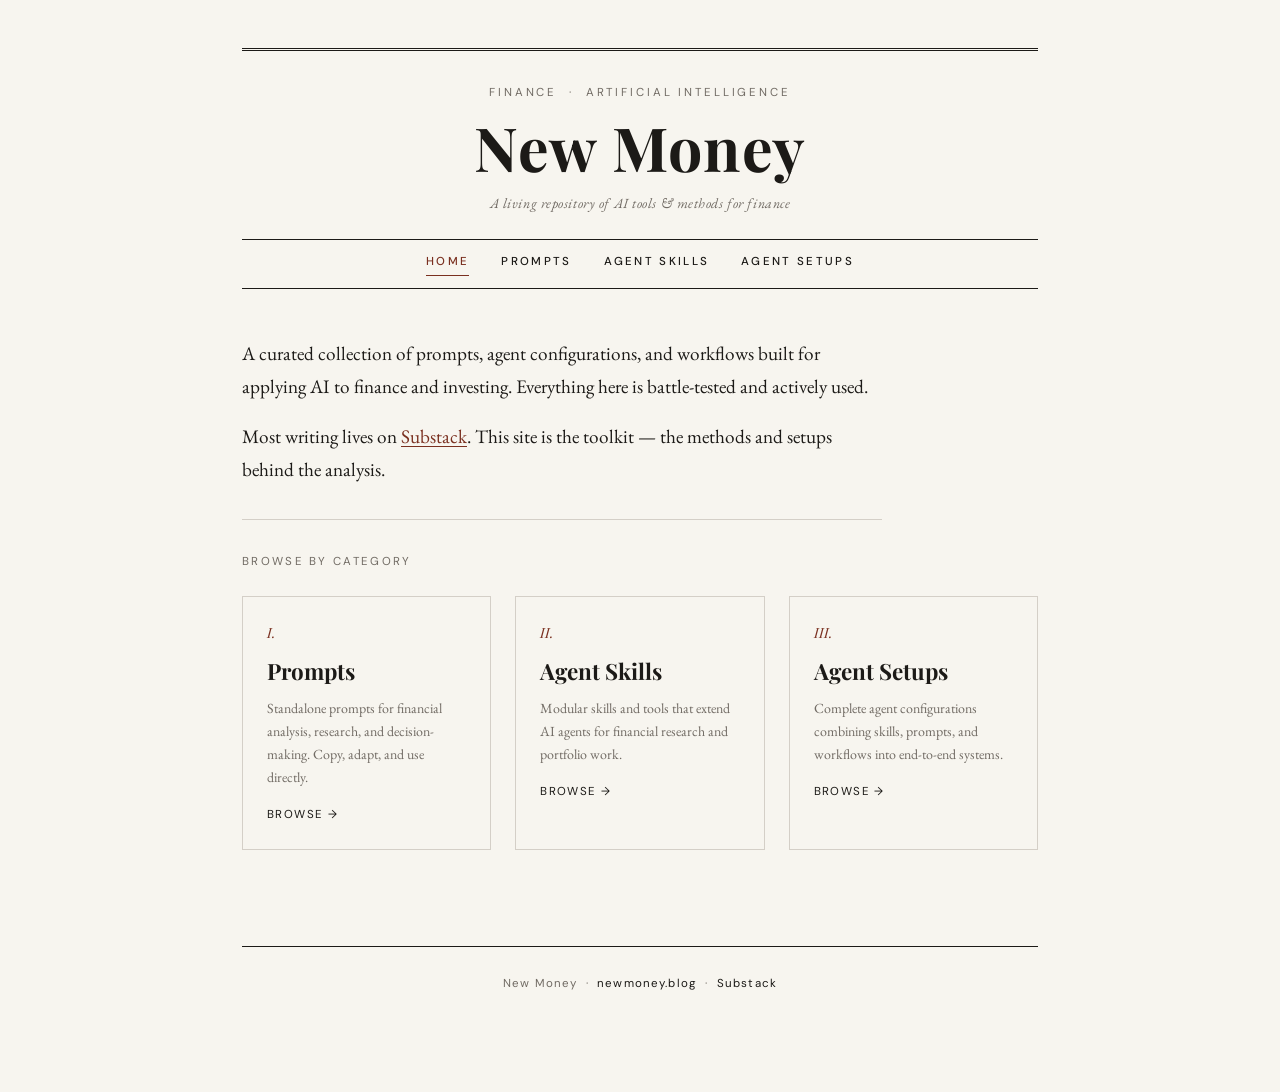
==== index.html @ cdaa5916 "Build multi-page site with design system - Replace single-tool page with full site: home, prompts, a" ====
<!doctype html>
<html lang="en">
<head>
  <meta charset="UTF-8" />
  <meta name="viewport" content="width=device-width, initial-scale=1.0" />
  <title>New Money — Finance AI Repository</title>
  <link href="https://fonts.googleapis.com/css2?family=Playfair+Display:ital,wght@0,700;1,400&family=EB+Garamond:ital,wght@0,400;0,500;1,400&family=DM+Sans:wght@400;500&family=JetBrains+Mono:wght@400&display=swap" rel="stylesheet" />
  <link rel="stylesheet" href="css/design-system.css" />
</head>
<body>
  <div class="page">

    <!-- MASTHEAD -->
    <header>
      <div class="masthead">
        <div class="masthead-eyebrow">Finance &nbsp;·&nbsp; Artificial Intelligence</div>
        <h1 class="masthead-title"><a href="index.html">New Money</a></h1>
        <p class="masthead-tagline">A living repository of AI tools &amp; methods for finance</p>
      </div>
      <nav class="site-nav">
        <a href="index.html" class="active">Home</a>
        <a href="prompts.html">Prompts</a>
        <a href="agent-skills.html">Agent Skills</a>
        <a href="agent-setups.html">Agent Setups</a>
      </nav>
    </header>

    <!-- INTRO -->
    <section class="intro">
      <p>A curated collection of prompts, agent configurations, and workflows built for applying AI to finance and investing. Everything here is battle-tested and actively used.</p>
      <p>Most writing lives on <a href="#" style="color: var(--color-accent); text-decoration: underline; text-underline-offset: 3px;">Substack</a>. This site is the toolkit — the methods and setups behind the analysis.</p>
    </section>

    <!-- CATEGORIES -->
    <div class="eyebrow">Browse by category</div>
    <div class="category-grid">

      <a href="prompts.html" class="category-card">
        <div class="category-card-num">I.</div>
        <div class="category-card-title">Prompts</div>
        <div class="category-card-desc">Standalone prompts for financial analysis, research, and decision-making. Copy, adapt, and use directly.</div>
        <div class="category-card-link">Browse &rarr;</div>
      </a>

      <a href="agent-skills.html" class="category-card">
        <div class="category-card-num">II.</div>
        <div class="category-card-title">Agent Skills</div>
        <div class="category-card-desc">Modular skills and tools that extend AI agents for financial research and portfolio work.</div>
        <div class="category-card-link">Browse &rarr;</div>
      </a>

      <a href="agent-setups.html" class="category-card">
        <div class="category-card-num">III.</div>
        <div class="category-card-title">Agent Setups</div>
        <div class="category-card-desc">Complete agent configurations combining skills, prompts, and workflows into end-to-end systems.</div>
        <div class="category-card-link">Browse &rarr;</div>
      </a>

    </div>

    <!-- FOOTER -->
    <footer class="site-footer">
      <p>
        New Money &nbsp;&middot;&nbsp;
        <a href="#">newmoney.blog</a> &nbsp;&middot;&nbsp;
        <a href="#">Substack</a>
      </p>
    </footer>

  </div>
</body>
</html>
---- css/design-system.css ----
/* ================================================================
   DESIGN SYSTEM — css/design-system.css
   New Money · Finance AI Repository
   ================================================================

   YOUR CONTROL PANEL. Change variables here and they update
   across every page of the site automatically.

   QUICK CUSTOMIZATION:
     Font:             edit --font-display, --font-body, --font-mono
     Accent colour:    edit --color-accent
     Background:       edit --color-bg
     Text colour:      edit --color-text
     Max page width:   edit --max-width

   CHANGING FONTS: update the variable below AND the Google Fonts
   <link> URL in each HTML file's <head> to load the new typeface.
   ================================================================ */


/* ────────────────────────────────────────────────────────────────
   VARIABLES
──────────────────────────────────────────────────────────────── */
:root {

  /* FONTS */
  --font-display: "Playfair Display", Georgia, serif;
  --font-body:    "EB Garamond", Georgia, serif;
  --font-mono:    "JetBrains Mono", "Courier New", monospace;
  --font-ui:      "DM Sans", system-ui, sans-serif;

  /* COLORS
     Warm, neoclassical palette. Off-white like aged newsprint,
     near-black text, deep brick-red accent. */
  --color-bg:           #f7f5ef;  /* page background — warm off-white */
  --color-surface:      #ffffff;  /* pure white (cards, inset areas)  */
  --color-text:         #1c1a17;  /* main text — warm near-black      */
  --color-muted:        #716b64;  /* secondary text, captions         */
  --color-faint:        #a09890;  /* very light — dates, metadata     */
  --color-accent:       #7a3020;  /* brick red — editorial accent     */
  --color-border:       #d4cfc7;  /* light ruled lines                */
  --color-border-mid:   #b0a89e;  /* medium ruled lines               */

  /* TYPOGRAPHY SCALE */
  --text-xs:   0.72rem;    /* labels, tags, fine print  */
  --text-sm:   0.875rem;   /* captions, metadata        */
  --text-base: 1.0625rem;  /* body text (~17px)         */
  --text-lg:   1.2rem;     /* slightly large body       */
  --text-xl:   1.4rem;     /* sub-headings              */
  --text-2xl:  1.85rem;    /* section headings          */
  --text-3xl:  2.6rem;     /* page titles               */
  --text-4xl:  3.8rem;     /* masthead / display text   */

  /* SPACING */
  --space-1:  0.25rem;
  --space-2:  0.5rem;
  --space-3:  0.75rem;
  --space-4:  1rem;
  --space-6:  1.5rem;
  --space-8:  2rem;
  --space-12: 3rem;
  --space-16: 4rem;
  --space-24: 6rem;

  /* LAYOUT */
  --max-width:    860px;
  --page-pad-x:   2rem;
  --page-pad-top: 3rem;
  --page-pad-bot: 6rem;
}


/* ────────────────────────────────────────────────────────────────
   RESET & BASE
──────────────────────────────────────────────────────────────── */
*, *::before, *::after {
  box-sizing: border-box;
  margin: 0;
  padding: 0;
}

html {
  font-size: 16px;
  -webkit-text-size-adjust: 100%;
}

body {
  font-family: var(--font-body);
  font-size: var(--text-base);
  line-height: 1.75;
  color: var(--color-text);
  background: var(--color-bg);
  -webkit-font-smoothing: antialiased;
}

a {
  color: inherit;
}

/* ────────────────────────────────────────────────────────────────
   LAYOUT
──────────────────────────────────────────────────────────────── */
.page {
  max-width: var(--max-width);
  margin: 0 auto;
  padding: var(--page-pad-top) var(--page-pad-x) var(--page-pad-bot);
}


/* ────────────────────────────────────────────────────────────────
   MASTHEAD — newspaper-style site header
──────────────────────────────────────────────────────────────── */
.masthead {
  text-align: center;
  padding: var(--space-8) 0 var(--space-6);
  border-top: 3px double var(--color-text);
  border-bottom: 1px solid var(--color-text);
}

.masthead-eyebrow {
  font-family: var(--font-ui);
  font-size: var(--text-xs);
  letter-spacing: 0.25em;
  text-transform: uppercase;
  color: var(--color-muted);
  margin-bottom: var(--space-3);
}

.masthead-title {
  font-family: var(--font-display);
  font-size: clamp(2.4rem, 7vw, var(--text-4xl));
  font-weight: 700;
  letter-spacing: 0.02em;
  line-height: 1.05;
  color: var(--color-text);
  margin-bottom: var(--space-3);
}

.masthead-title a {
  text-decoration: none;
  color: inherit;
}

.masthead-tagline {
  font-family: var(--font-body);
  font-size: var(--text-sm);
  font-style: italic;
  color: var(--color-muted);
  letter-spacing: 0.04em;
}


/* ────────────────────────────────────────────────────────────────
   NAVIGATION
──────────────────────────────────────────────────────────────── */
.site-nav {
  display: flex;
  justify-content: center;
  align-items: center;
  gap: var(--space-8);
  padding: var(--space-3) 0;
  border-bottom: 1px solid var(--color-text);
  margin-bottom: var(--space-12);
  flex-wrap: wrap;
}

.site-nav a {
  font-family: var(--font-ui);
  font-size: var(--text-xs);
  font-weight: 500;
  letter-spacing: 0.2em;
  text-transform: uppercase;
  color: var(--color-text);
  text-decoration: none;
  padding-bottom: 2px;
  border-bottom: 1.5px solid transparent;
  transition: color 0.15s, border-color 0.15s;
}

.site-nav a:hover,
.site-nav a.active {
  color: var(--color-accent);
  border-bottom-color: var(--color-accent);
}


/* ────────────────────────────────────────────────────────────────
   PAGE TITLE (inner pages)
──────────────────────────────────────────────────────────────── */
.page-title {
  font-family: var(--font-display);
  font-size: var(--text-3xl);
  font-weight: 700;
  line-height: 1.1;
  margin-bottom: var(--space-3);
}

.page-subtitle {
  font-family: var(--font-body);
  font-size: var(--text-lg);
  font-style: italic;
  color: var(--color-muted);
  line-height: 1.65;
  margin-bottom: var(--space-8);
  padding-bottom: var(--space-8);
  border-bottom: 1px solid var(--color-border);
}


/* ────────────────────────────────────────────────────────────────
   INTRO BLOCK (home page)
──────────────────────────────────────────────────────────────── */
.intro {
  max-width: 640px;
  margin-bottom: var(--space-8);
  padding-bottom: var(--space-8);
  border-bottom: 1px solid var(--color-border);
}

.intro p {
  font-family: var(--font-body);
  font-size: var(--text-lg);
  line-height: 1.75;
}

.intro p + p {
  margin-top: var(--space-4);
}


/* ────────────────────────────────────────────────────────────────
   CATEGORY CARDS (home page grid)
──────────────────────────────────────────────────────────────── */
.category-grid {
  display: grid;
  grid-template-columns: repeat(3, 1fr);
  gap: var(--space-6);
  margin-top: var(--space-6);
}

@media (max-width: 640px) {
  .category-grid { grid-template-columns: 1fr; }
}

.category-card {
  border: 1px solid var(--color-border);
  padding: var(--space-6);
  text-decoration: none;
  color: inherit;
  display: block;
  transition: border-color 0.15s;
}

.category-card:hover {
  border-color: var(--color-text);
}

.category-card-num {
  font-family: var(--font-display);
  font-size: var(--text-sm);
  font-style: italic;
  color: var(--color-accent);
  margin-bottom: var(--space-3);
}

.category-card-title {
  font-family: var(--font-display);
  font-size: var(--text-xl);
  font-weight: 700;
  line-height: 1.2;
  margin-bottom: var(--space-3);
}

.category-card-desc {
  font-family: var(--font-body);
  font-size: var(--text-sm);
  color: var(--color-muted);
  line-height: 1.65;
  margin-bottom: var(--space-4);
}

.category-card-link {
  font-family: var(--font-ui);
  font-size: var(--text-xs);
  letter-spacing: 0.12em;
  text-transform: uppercase;
  color: var(--color-text);
}


/* ────────────────────────────────────────────────────────────────
   ENTRY LIST — prompts, skills, setups
   Newspaper-style: separated by ruled lines, not boxes
──────────────────────────────────────────────────────────────── */
.entry-list {
  display: flex;
  flex-direction: column;
}

.entry {
  padding: var(--space-8) 0;
  border-bottom: 1px solid var(--color-border);
}

.entry:first-child {
  border-top: 1px solid var(--color-border);
}

.entry-meta {
  display: flex;
  align-items: center;
  gap: var(--space-2);
  margin-bottom: var(--space-3);
  flex-wrap: wrap;
}

.entry-title {
  font-family: var(--font-display);
  font-size: var(--text-xl);
  font-weight: 700;
  line-height: 1.25;
  margin-bottom: var(--space-2);
}

.entry-description {
  font-size: var(--text-base);
  color: var(--color-muted);
  line-height: 1.65;
  margin-bottom: var(--space-4);
  max-width: 680px;
}


/* ────────────────────────────────────────────────────────────────
   CODE BLOCKS — prompt text, configs, setups
──────────────────────────────────────────────────────────────── */
.code-block {
  margin-top: var(--space-4);
}

.code-block-label {
  font-family: var(--font-ui);
  font-size: var(--text-xs);
  letter-spacing: 0.18em;
  text-transform: uppercase;
  color: var(--color-faint);
  margin-bottom: var(--space-2);
}

.code-block pre {
  font-family: var(--font-mono);
  font-size: 0.8rem;
  line-height: 1.75;
  color: var(--color-text);
  background: rgba(0, 0, 0, 0.03);
  border-left: 3px solid var(--color-border-mid);
  padding: var(--space-4) var(--space-6);
  overflow-x: auto;
  white-space: pre-wrap;
  word-wrap: break-word;
}


/* ────────────────────────────────────────────────────────────────
   TAGS / LABELS
──────────────────────────────────────────────────────────────── */
.tag {
  display: inline-block;
  font-family: var(--font-ui);
  font-size: var(--text-xs);
  font-weight: 500;
  letter-spacing: 0.1em;
  text-transform: uppercase;
  color: var(--color-muted);
  border: 1px solid var(--color-border);
  padding: 1px 7px;
  line-height: 1.7;
}

.tag-accent {
  color: var(--color-accent);
  border-color: currentColor;
}


/* ────────────────────────────────────────────────────────────────
   EYEBROW LABEL (small caps section header)
──────────────────────────────────────────────────────────────── */
.eyebrow {
  font-family: var(--font-ui);
  font-size: var(--text-xs);
  letter-spacing: 0.2em;
  text-transform: uppercase;
  color: var(--color-muted);
  margin-bottom: var(--space-2);
}


/* ────────────────────────────────────────────────────────────────
   FOOTER
──────────────────────────────────────────────────────────────── */
.site-footer {
  margin-top: var(--space-24);
  padding-top: var(--space-6);
  border-top: 1px solid var(--color-text);
  text-align: center;
}

.site-footer p {
  font-family: var(--font-ui);
  font-size: var(--text-xs);
  letter-spacing: 0.1em;
  color: var(--color-muted);
  line-height: 2.2;
}

.site-footer a {
  color: var(--color-text);
  text-decoration: none;
}

.site-footer a:hover {
  color: var(--color-accent);
}


/* ────────────────────────────────────────────────────────────────
   RESPONSIVE
──────────────────────────────────────────────────────────────── */
@media (max-width: 600px) {
  :root {
    --page-pad-x:   1.25rem;
    --page-pad-top: 2rem;
  }

  .site-nav {
    gap: var(--space-4);
  }
}
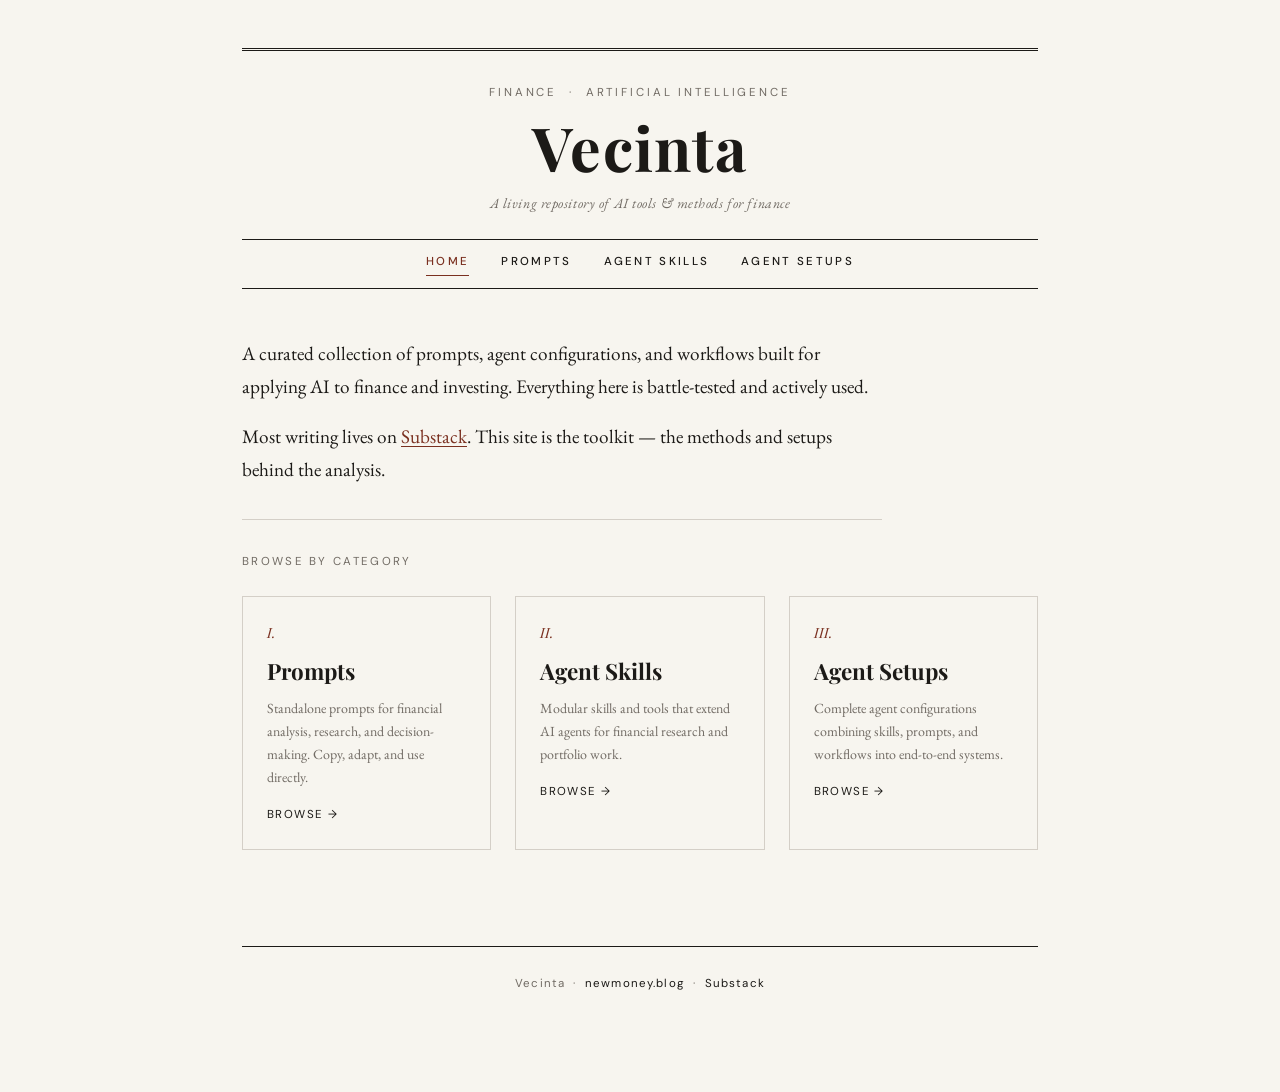
==== commit 54c9670f: "Rename brand from New Money to Vecinta Co-Authored-By: Claude Opus 4.8 <noreply@anthropic.com>" ====
--- a/index.html
+++ b/index.html
@@ -3,7 +3,7 @@
 <head>
   <meta charset="UTF-8" />
   <meta name="viewport" content="width=device-width, initial-scale=1.0" />
-  <title>New Money — Finance AI Repository</title>
+  <title>Vecinta — Finance AI Repository</title>
   <link href="https://fonts.googleapis.com/css2?family=Playfair+Display:ital,wght@0,700;1,400&family=EB+Garamond:ital,wght@0,400;0,500;1,400&family=DM+Sans:wght@400;500&family=JetBrains+Mono:wght@400&display=swap" rel="stylesheet" />
   <link rel="stylesheet" href="css/design-system.css" />
 </head>
@@ -14,7 +14,7 @@
     <header>
       <div class="masthead">
         <div class="masthead-eyebrow">Finance &nbsp;·&nbsp; Artificial Intelligence</div>
-        <h1 class="masthead-title"><a href="index.html">New Money</a></h1>
+        <h1 class="masthead-title"><a href="index.html">Vecinta</a></h1>
         <p class="masthead-tagline">A living repository of AI tools &amp; methods for finance</p>
       </div>
       <nav class="site-nav">
@@ -61,7 +61,7 @@
     <!-- FOOTER -->
     <footer class="site-footer">
       <p>
-        New Money &nbsp;&middot;&nbsp;
+        Vecinta &nbsp;&middot;&nbsp;
         <a href="#">newmoney.blog</a> &nbsp;&middot;&nbsp;
         <a href="#">Substack</a>
       </p>
--- a/css/design-system.css
+++ b/css/design-system.css
@@ -1,6 +1,6 @@
 /* ================================================================
    DESIGN SYSTEM — css/design-system.css
-   New Money · Finance AI Repository
+   Vecinta · Finance AI Repository
    ================================================================
 
    YOUR CONTROL PANEL. Change variables here and they update
